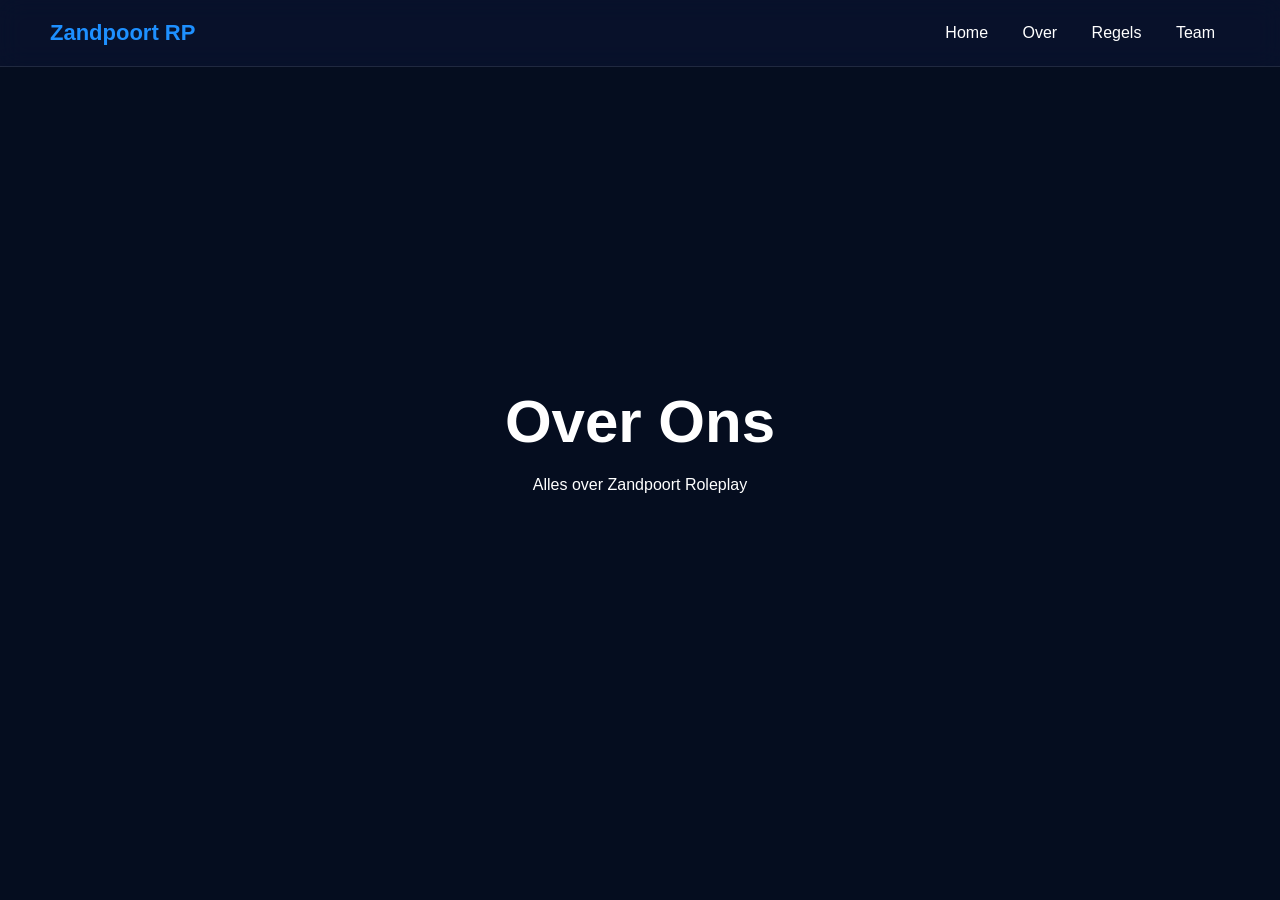
==== over-ons/index.html @ 52ff723b "Update index.html" ====
<!DOCTYPE html>
<html lang="nl">
<head>
  <meta charset="UTF-8">
  <title>Over Ons</title>
  <link rel="stylesheet" href="../css/style.css">
</head>

<body class="about-page">

<header class="navbar">
  <div class="logo">Zandpoort RP</div>

  <nav>
    <a href="../index.html">Home</a>
    <a href="index.html">Over</a>
    <a href="../regels/index.html">Regels</a>
    <a href="../team/index.html">Team</a>
  </nav>
</header>

<section class="hero">
  <div class="hero-content">
    <h1>Over Ons</h1>
    <p>Alles over Zandpoort Roleplay</p>
  </div>
</section>

</body>
</html>
---- css/style.css ----
/* RESET */
* {
  margin: 0;
  padding: 0;
  box-sizing: border-box;
}

/* ROOT */
:root {
  --primary: #1E90FF;
  --dark: #050D1F;
}

/* BODY */
body {
  font-family: 'Segoe UI', sans-serif;
  color: white;
  background: var(--dark);
  overflow-x: hidden;
}

/* =========================
   BACKGROUND SYSTEM
========================= */

/* IMAGE */
body::before {
  content: "";
  position: fixed;
  width: 100%;
  height: 100%;
  z-index: -2;

  background-size: cover;
  background-position: center;
  background-repeat: no-repeat;

  transition: 0.5s;
}

/* OVERLAY */
body::after {
  content: "";
  position: fixed;
  width: 100%;
  height: 100%;
  z-index: -1;

  background: linear-gradient(
    rgba(5,13,31,0.9),
    rgba(5,13,31,0.7)
  );
}

/* PAGINA BACKGROUNDS */
.home-page::before {
  background-image: url('../assets/images/home.jpg');
}

.about-page::before {
  background-image: url('../assets/images/over.jpg');
}

.rules-page::before {
  background-image: url('../assets/images/regels.jpg');
}

.team-page::before {
  background-image: url('../assets/images/team.jpg');
}

/* =========================
   NAVBAR
========================= */

.navbar {
  position: fixed;
  width: 100%;
  padding: 20px 50px;

  display: flex;
  justify-content: space-between;
  align-items: center;

  backdrop-filter: blur(12px);
  background: rgba(10,20,50,0.6);

  border-bottom: 1px solid rgba(255,255,255,0.1);
}

.logo {
  font-size: 22px;
  font-weight: bold;
  color: var(--primary);
}

nav a {
  margin: 0 15px;
  text-decoration: none;
  color: white;
  position: relative;
}

/* underline animatie */
nav a::after {
  content: "";
  position: absolute;
  width: 0%;
  height: 2px;
  background: var(--primary);
  left: 0;
  bottom: -5px;
  transition: 0.3s;
}

nav a:hover::after {
  width: 100%;
}

/* BUTTON */
.btn-primary {
  background: linear-gradient(45deg, #1E90FF, #00BFFF);
  padding: 10px 25px;
  border-radius: 10px;
  text-decoration: none;
  color: white;
  transition: 0.3s;
}

.btn-primary:hover {
  transform: scale(1.05);
  box-shadow: 0 0 15px #1E90FF;
}

/* HERO */
.hero {
  height: 100vh;
  display: flex;
  justify-content: center;
  align-items: center;
}

.hero-content {
  text-align: center;
  animation: fadeUp 1s ease;
}

.hero h1 {
  font-size: 60px;
}

.hero p {
  margin: 20px 0;
}

/* ANIMATIE */
@keyframes fadeUp {
  from {
    opacity: 0;
    transform: translateY(40px);
  }
  to {
    opacity: 1;
    transform: translateY(0);
  }
}
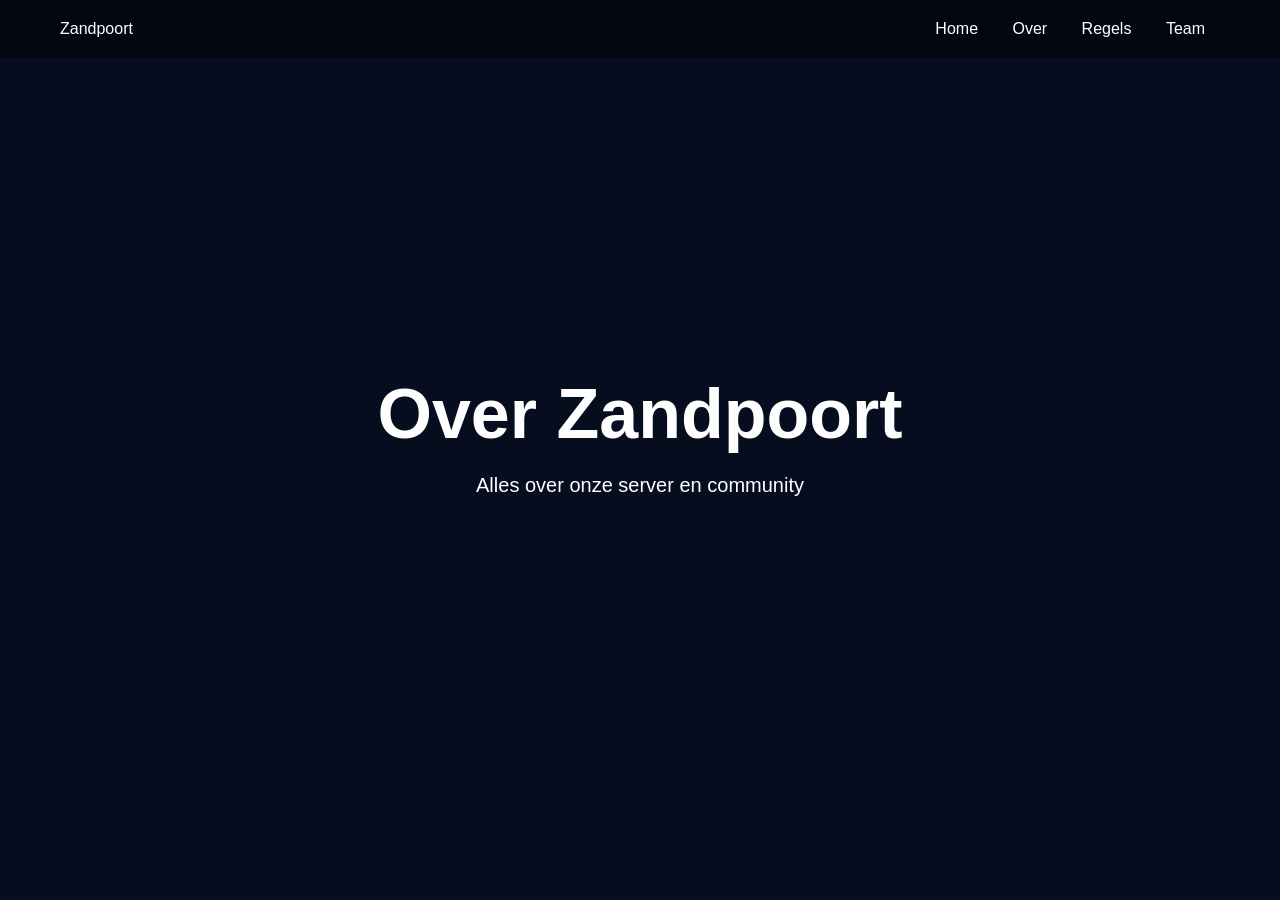
==== commit fc926871: "Update index.html" ====
--- a/over-ons/index.html
+++ b/over-ons/index.html
@@ -9,7 +9,7 @@
 <body class="about-page">
 
 <header class="navbar">
-  <div class="logo">Zandpoort RP</div>
+  <div class="logo">Zandpoort</div>
 
   <nav>
     <a href="../index.html">Home</a>
@@ -20,9 +20,9 @@
 </header>
 
 <section class="hero">
-  <div class="hero-content">
-    <h1>Over Ons</h1>
-    <p>Alles over Zandpoort Roleplay</p>
+  <div class="hero-inner">
+    <h1>Over Zandpoort</h1>
+    <p>Alles over onze server en community</p>
   </div>
 </section>
 
--- a/css/style.css
+++ b/css/style.css
@@ -5,51 +5,31 @@
   box-sizing: border-box;
 }
 
-/* ROOT */
-:root {
-  --primary: #1E90FF;
-  --dark: #050D1F;
+/* BASIS */
+body {
+  font-family: Arial, sans-serif;
+  color: white;
+  background: #050D1F;
 }
 
-/* BODY */
-body {
-  font-family: 'Segoe UI', sans-serif;
-  color: white;
-  background: var(--dark);
-  overflow-x: hidden;
-}
-
-/* =========================
-   BACKGROUND SYSTEM
-========================= */
-
-/* IMAGE */
+/* BACKGROUND SYSTEM */
 body::before {
   content: "";
   position: fixed;
   width: 100%;
   height: 100%;
   z-index: -2;
-
   background-size: cover;
   background-position: center;
-  background-repeat: no-repeat;
-
-  transition: 0.5s;
 }
 
-/* OVERLAY */
 body::after {
   content: "";
   position: fixed;
   width: 100%;
   height: 100%;
   z-index: -1;
-
-  background: linear-gradient(
-    rgba(5,13,31,0.9),
-    rgba(5,13,31,0.7)
-  );
+  background: linear-gradient(rgba(5,13,31,0.95), rgba(5,13,31,0.7));
 }
 
 /* PAGINA BACKGROUNDS */
@@ -58,109 +38,96 @@
 }
 
 .about-page::before {
-  background-image: url('../assets/images/over.jpg');
+  background-image: url('../assets/images/about.jpg');
 }
 
 .rules-page::before {
-  background-image: url('../assets/images/regels.jpg');
+  background-image: url('../assets/images/rules.jpg');
 }
 
 .team-page::before {
   background-image: url('../assets/images/team.jpg');
 }
 
-/* =========================
-   NAVBAR
-========================= */
-
+/* NAVBAR */
 .navbar {
   position: fixed;
   width: 100%;
-  padding: 20px 50px;
-
+  padding: 20px 60px;
   display: flex;
   justify-content: space-between;
-  align-items: center;
-
-  backdrop-filter: blur(12px);
-  background: rgba(10,20,50,0.6);
-
-  border-bottom: 1px solid rgba(255,255,255,0.1);
-}
-
-.logo {
-  font-size: 22px;
-  font-weight: bold;
-  color: var(--primary);
+  backdrop-filter: blur(10px);
+  background: rgba(0,0,0,0.5);
 }
 
 nav a {
   margin: 0 15px;
+  color: white;
   text-decoration: none;
-  color: white;
-  position: relative;
-}
-
-/* underline animatie */
-nav a::after {
-  content: "";
-  position: absolute;
-  width: 0%;
-  height: 2px;
-  background: var(--primary);
-  left: 0;
-  bottom: -5px;
-  transition: 0.3s;
-}
-
-nav a:hover::after {
-  width: 100%;
 }
 
 /* BUTTON */
-.btn-primary {
-  background: linear-gradient(45deg, #1E90FF, #00BFFF);
-  padding: 10px 25px;
-  border-radius: 10px;
+.btn {
+  background: #1E90FF;
+  padding: 10px 20px;
+  border-radius: 6px;
   text-decoration: none;
   color: white;
-  transition: 0.3s;
 }
 
-.btn-primary:hover {
-  transform: scale(1.05);
-  box-shadow: 0 0 15px #1E90FF;
+.btn-outline {
+  border: 1px solid white;
+  padding: 10px 20px;
+  text-decoration: none;
+  color: white;
 }
 
 /* HERO */
 .hero {
   height: 100vh;
   display: flex;
+  align-items: center;
   justify-content: center;
-  align-items: center;
 }
 
-.hero-content {
+.hero-inner {
   text-align: center;
-  animation: fadeUp 1s ease;
+  max-width: 700px;
 }
 
 .hero h1 {
-  font-size: 60px;
+  font-size: 70px;
+  margin-bottom: 20px;
 }
 
 .hero p {
-  margin: 20px 0;
+  font-size: 20px;
+  margin-bottom: 30px;
 }
 
-/* ANIMATIE */
-@keyframes fadeUp {
-  from {
-    opacity: 0;
-    transform: translateY(40px);
-  }
-  to {
-    opacity: 1;
-    transform: translateY(0);
-  }
+/* CONTENT BLOCK */
+.content-block {
+  padding: 120px 20px;
+  text-align: center;
 }
+
+.container {
+  max-width: 800px;
+  margin: auto;
+}
+
+/* GRID */
+.grid {
+  display: flex;
+  justify-content: center;
+  gap: 40px;
+  padding: 100px 20px;
+}
+
+.grid-item {
+  max-width: 250px;
+}
+
+.grid-item h3 {
+  margin-bottom: 10px;
+}
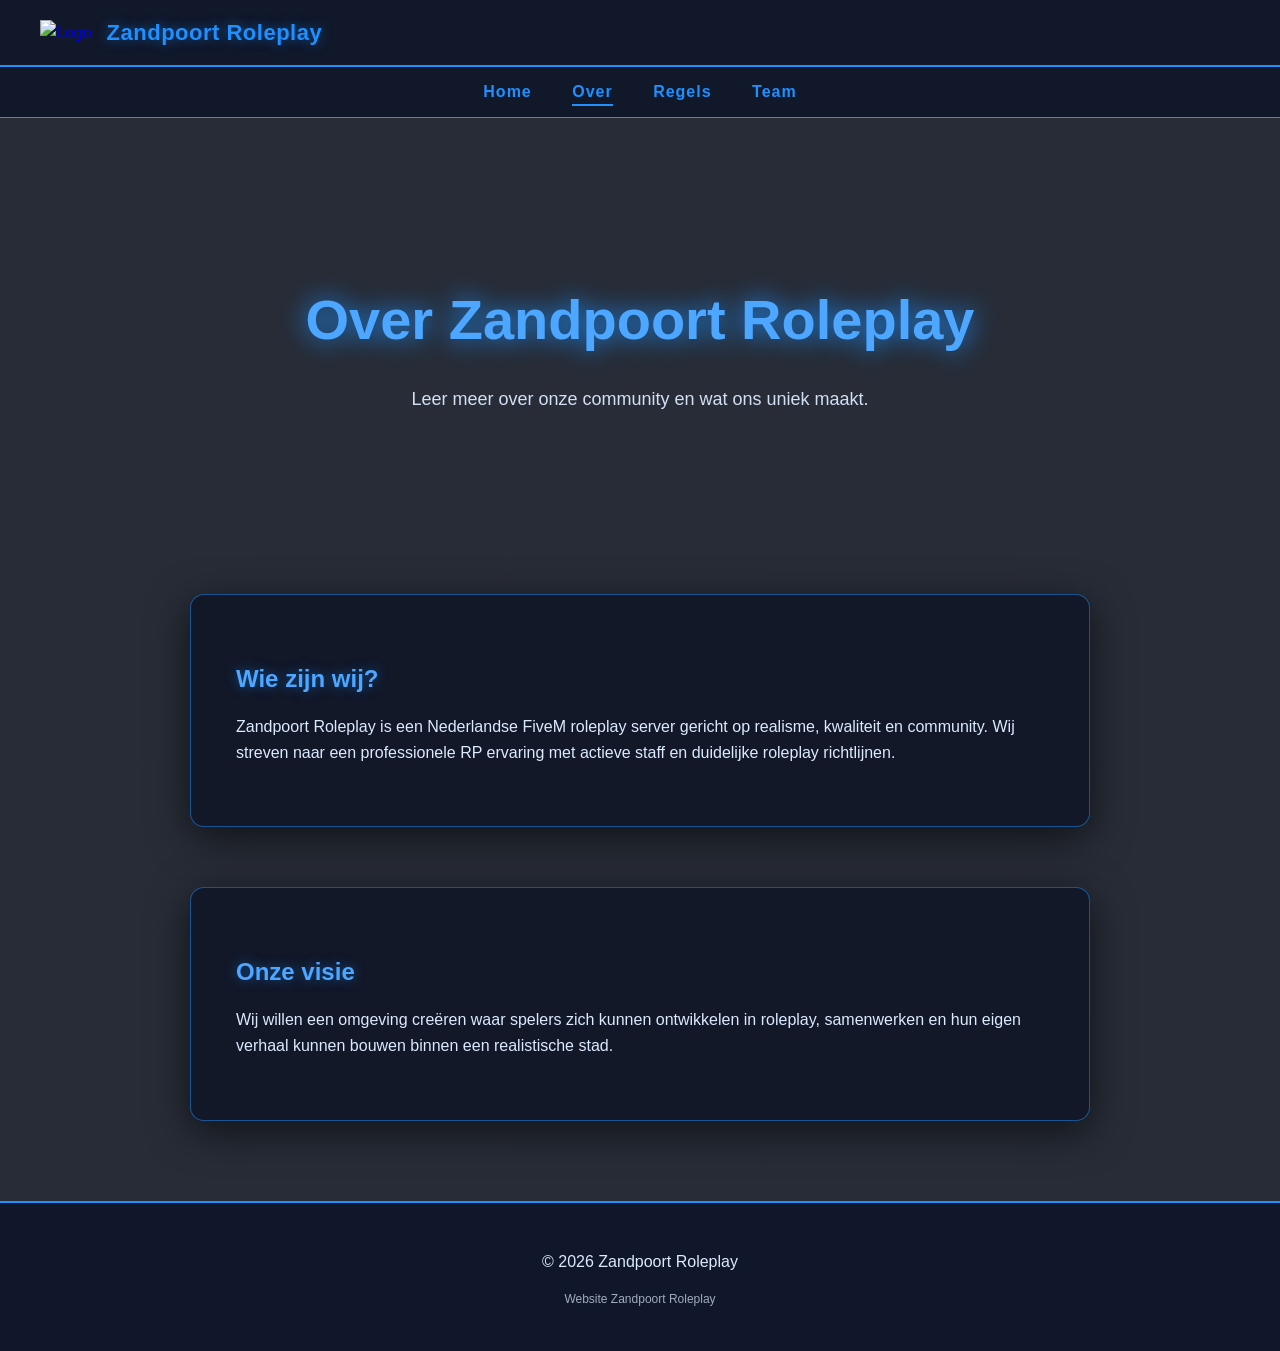
==== commit aa1ba8e9: "Update index.html" ====
--- a/over-ons/index.html
+++ b/over-ons/index.html
@@ -1,30 +1,55 @@
 <!DOCTYPE html>
 <html lang="nl">
 <head>
-  <meta charset="UTF-8">
-  <title>Over Ons</title>
-  <link rel="stylesheet" href="../css/style.css">
+<meta charset="UTF-8">
+<meta name="viewport" content="width=device-width, initial-scale=1">
+<title>Zandpoort Roleplay | Over Ons</title>
+
+<link rel="stylesheet" href="../style.css">
 </head>
 
-<body class="about-page">
+<body>
 
-<header class="navbar">
-  <div class="logo">Zandpoort</div>
-
-  <nav>
-    <a href="../index.html">Home</a>
-    <a href="index.html">Over</a>
-    <a href="../regels/index.html">Regels</a>
-    <a href="../team/index.html">Team</a>
-  </nav>
+<header>
+<div class="logo">
+<a href="../index.html">
+<img src="../assets/logo.png" alt="Logo">
+</a>
+<h2>Zandpoort Roleplay</h2>
+</div>
 </header>
 
-<section class="hero">
-  <div class="hero-inner">
-    <h1>Over Zandpoort</h1>
-    <p>Alles over onze server en community</p>
-  </div>
-</section>
+<nav>
+<a href="../index.html">Home</a>
+<a class="active" href="index.html">Over</a>
+<a href="../regels/index.html">Regels</a>
+<a href="../team/index.html">Team</a>
+</nav>
+
+<div class="hero">
+<h1>Over Zandpoort Roleplay</h1>
+<p>Leer meer over onze community en wat ons uniek maakt.</p>
+</div>
+
+<div class="card">
+<h2>Wie zijn wij?</h2>
+<p>
+Zandpoort Roleplay is een Nederlandse FiveM roleplay server gericht op realisme, kwaliteit en community.
+Wij streven naar een professionele RP ervaring met actieve staff en duidelijke roleplay richtlijnen.
+</p>
+</div>
+
+<div class="card">
+<h2>Onze visie</h2>
+<p>
+Wij willen een omgeving creëren waar spelers zich kunnen ontwikkelen in roleplay, samenwerken en hun eigen verhaal kunnen bouwen binnen een realistische stad.
+</p>
+</div>
+
+<footer>
+<p>© 2026 Zandpoort Roleplay</p>
+<p class="credit">Website Zandpoort Roleplay</p>
+</footer>
 
 </body>
 </html>
--- a/style.css
+++ b/style.css
@@ -0,0 +1,231 @@
+/* =========================
+   GLOBAL
+========================= */
+
+* {
+    box-sizing: border-box;
+}
+
+body {
+    margin: 0;
+    background:
+        linear-gradient(rgba(10,15,28,0.88), rgba(10,15,28,0.88)),
+        url("https://i.postimg.cc/0Nc6wjVz/Ontwerp-zonder-titel-(22).png")
+        no-repeat center center fixed;
+    background-size: cover;
+
+    color: #e6f0ff;
+    font-family: 'Segoe UI', Arial, sans-serif;
+
+    line-height: 1.6;
+}
+
+/* =========================
+   HEADER
+========================= */
+
+header {
+    display: flex;
+    align-items: center;
+    justify-content: space-between;
+
+    padding: 15px 40px;
+    background: rgba(15, 23, 42, 0.9);
+
+    border-bottom: 2px solid #1e90ff;
+    backdrop-filter: blur(10px);
+}
+
+header .logo {
+    display: flex;
+    align-items: center;
+}
+
+header .logo img {
+    height: 50px;
+    margin-right: 15px;
+}
+
+header .logo h2 {
+    color: #1e90ff;
+    font-size: 22px;
+    margin: 0;
+    letter-spacing: 0.5px;
+}
+
+/* =========================
+   NAVBAR
+========================= */
+
+nav {
+    background: rgba(15, 23, 42, 0.9);
+    border-bottom: 1px solid #1e90ff;
+    padding: 12px;
+    text-align: center;
+}
+
+nav a {
+    color: #1e90ff;
+    margin: 0 18px;
+    text-decoration: none;
+    font-weight: 600;
+    letter-spacing: 1px;
+
+    position: relative;
+    transition: 0.3s;
+}
+
+/* hover underline animation */
+nav a::after {
+    content: "";
+    position: absolute;
+    width: 0%;
+    height: 2px;
+    background: #1e90ff;
+    left: 0;
+    bottom: -5px;
+    transition: 0.3s;
+}
+
+nav a:hover::after {
+    width: 100%;
+}
+
+nav a:hover {
+    text-shadow: 0 0 10px #1e90ff;
+}
+
+nav a.active {
+    border-bottom: 2px solid #1e90ff;
+    padding-bottom: 4px;
+}
+
+/* =========================
+   HERO
+========================= */
+
+.hero {
+    padding: 120px 20px;
+    text-align: center;
+}
+
+.hero h1 {
+    font-size: 56px;
+    color: #4da6ff;
+    text-shadow: 0 0 25px #1e90ff;
+    margin-bottom: 20px;
+}
+
+.hero p {
+    max-width: 750px;
+    margin: auto;
+    font-size: 18px;
+    opacity: 0.95;
+}
+
+/* =========================
+   CARDS / SECTIONS
+========================= */
+
+.card, .plan {
+    max-width: 900px;
+    margin: 60px auto;
+    padding: 45px;
+
+    background: rgba(17, 24, 39, 0.95);
+
+    border: 1px solid rgba(30,144,255,0.5);
+    border-radius: 14px;
+
+    box-shadow: 0 10px 40px rgba(0,0,0,0.6);
+
+    transition: transform 0.3s ease, box-shadow 0.3s ease;
+}
+
+.card:hover, .plan:hover {
+    transform: translateY(-6px);
+    box-shadow: 0 0 50px rgba(30,144,255,0.35);
+}
+
+/* =========================
+   TEXT
+========================= */
+
+h1, h2, h3 {
+    color: #4da6ff;
+    text-shadow: 0 0 12px rgba(30,144,255,0.5);
+    margin-bottom: 15px;
+}
+
+p, li {
+    color: #dbeafe;
+    font-size: 16px;
+}
+
+/* lists cleaner */
+ul {
+    padding-left: 20px;
+}
+
+li {
+    margin-bottom: 8px;
+}
+
+/* =========================
+   BUTTONS
+========================= */
+
+button, .cta-btn {
+    display: inline-block;
+
+    background: transparent;
+    color: #1e90ff;
+
+    border: 2px solid #1e90ff;
+    padding: 14px 32px;
+
+    font-size: 14px;
+    font-weight: bold;
+
+    cursor: pointer;
+    text-decoration: none;
+    border-radius: 8px;
+
+    transition: all 0.25s ease;
+}
+
+/* hover effect */
+button:hover, .cta-btn:hover {
+    background: #1e90ff;
+    color: #0a0f1c;
+
+    box-shadow: 0 0 25px #1e90ff;
+    transform: scale(1.05);
+}
+
+/* =========================
+   FOOTER
+========================= */
+
+footer {
+    border-top: 2px solid #1e90ff;
+    padding: 30px;
+    text-align: center;
+    margin-top: 80px;
+
+    background: rgba(15, 23, 42, 0.95);
+}
+
+.credit {
+    font-size: 12px;
+    opacity: 0.7;
+    margin-top: 10px;
+}
+
+/* =========================
+   SCROLL SMOOTHNESS
+========================= */
+
+html {
+    scroll-behavior: smooth;
+}
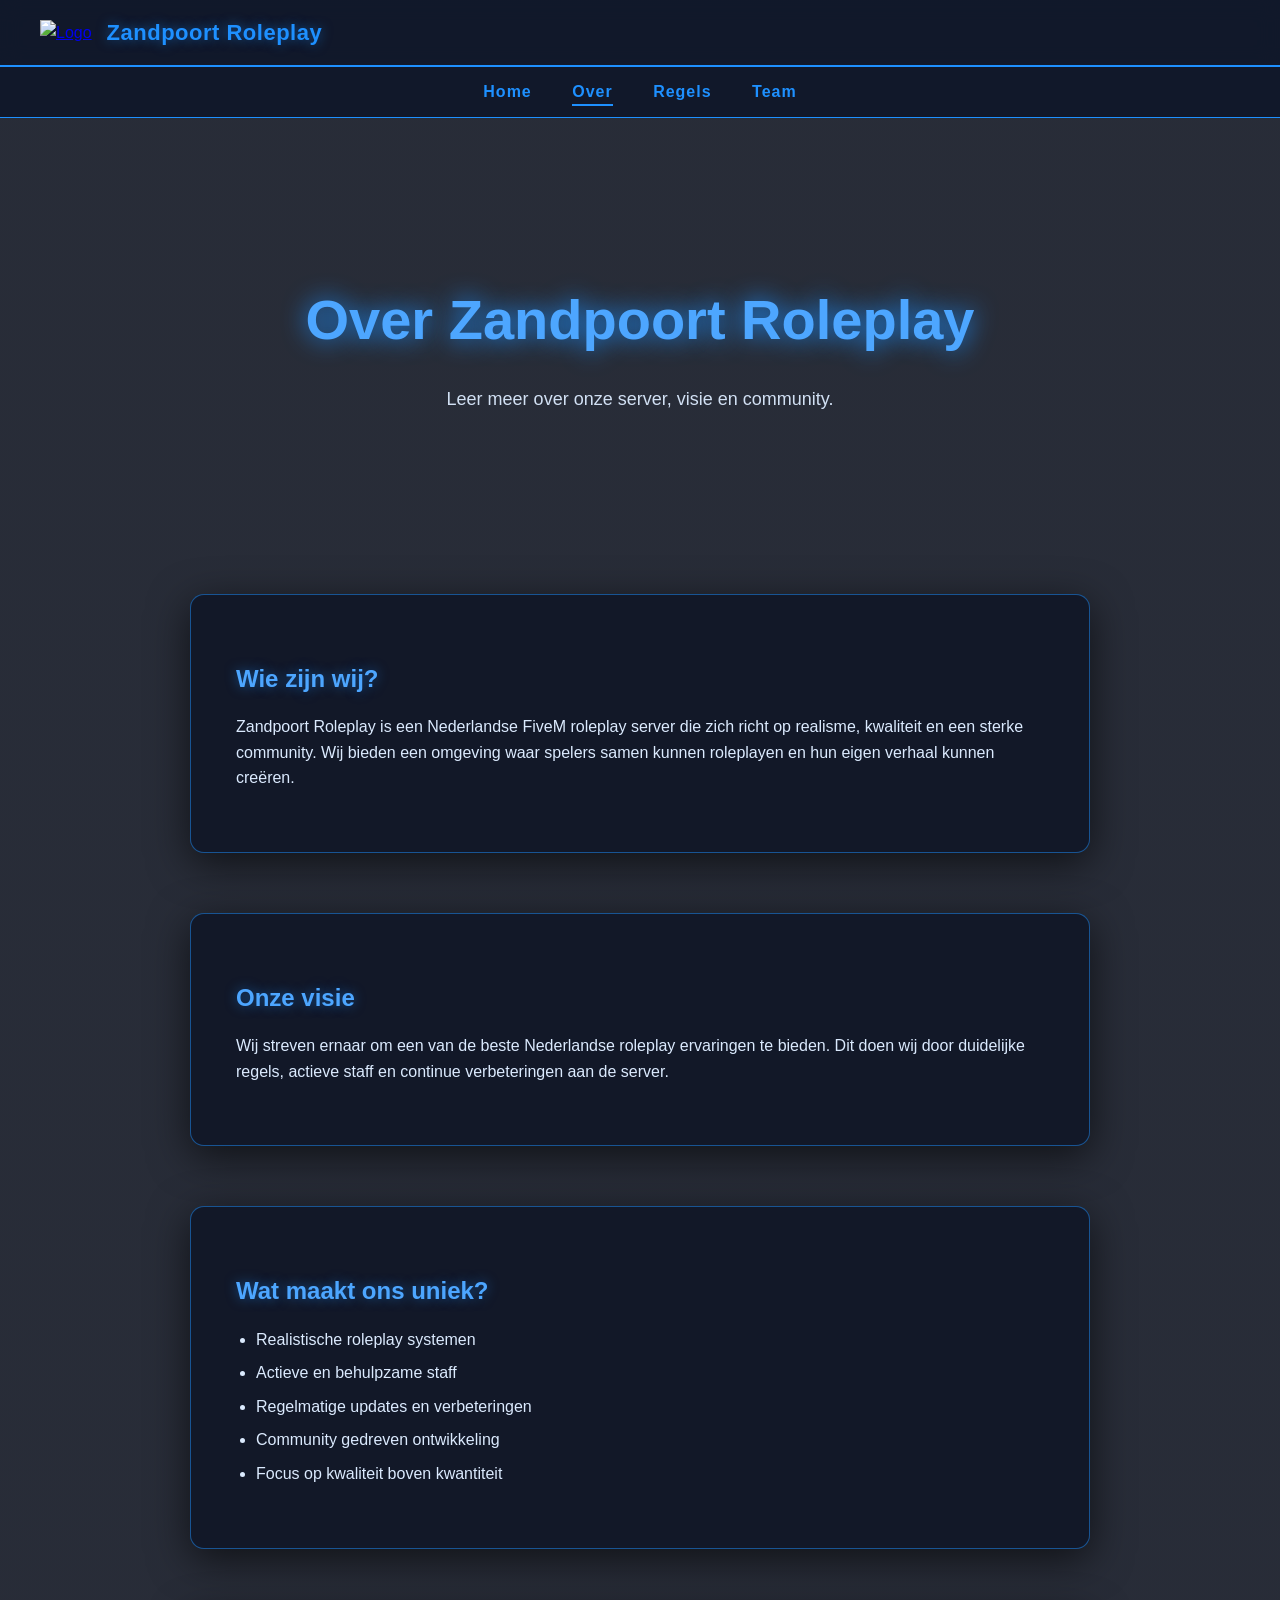
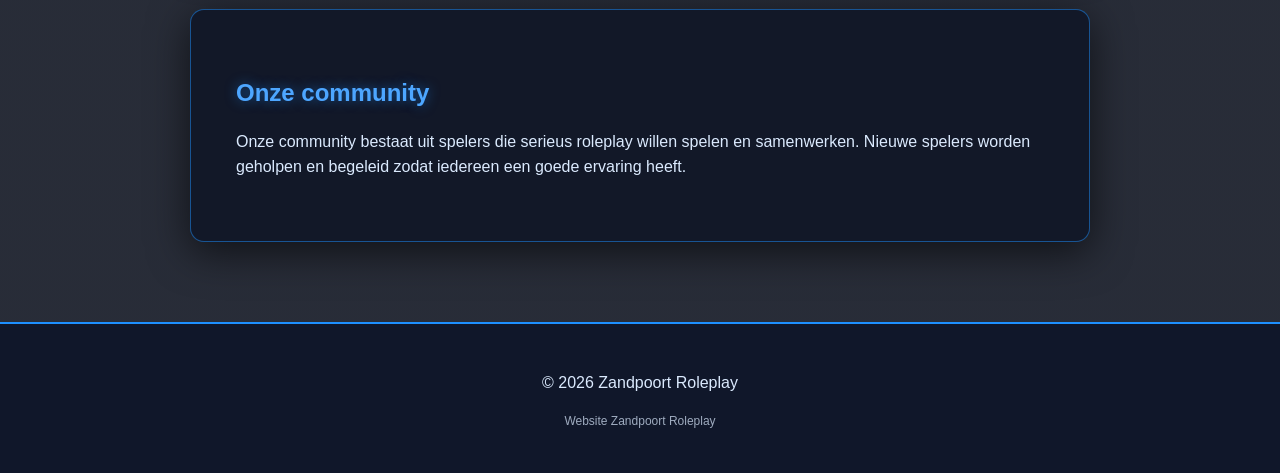
==== commit fd6ad7c1: "Update index.html" ====
--- a/over-ons/index.html
+++ b/over-ons/index.html
@@ -3,6 +3,7 @@
 <head>
 <meta charset="UTF-8">
 <meta name="viewport" content="width=device-width, initial-scale=1">
+
 <title>Zandpoort Roleplay | Over Ons</title>
 
 <link rel="stylesheet" href="../style.css">
@@ -28,21 +29,41 @@
 
 <div class="hero">
 <h1>Over Zandpoort Roleplay</h1>
-<p>Leer meer over onze community en wat ons uniek maakt.</p>
+<p>Leer meer over onze server, visie en community.</p>
 </div>
 
 <div class="card">
 <h2>Wie zijn wij?</h2>
 <p>
-Zandpoort Roleplay is een Nederlandse FiveM roleplay server gericht op realisme, kwaliteit en community.
-Wij streven naar een professionele RP ervaring met actieve staff en duidelijke roleplay richtlijnen.
+Zandpoort Roleplay is een Nederlandse FiveM roleplay server die zich richt op realisme, kwaliteit en een sterke community.
+Wij bieden een omgeving waar spelers samen kunnen roleplayen en hun eigen verhaal kunnen creëren.
 </p>
 </div>
 
 <div class="card">
 <h2>Onze visie</h2>
 <p>
-Wij willen een omgeving creëren waar spelers zich kunnen ontwikkelen in roleplay, samenwerken en hun eigen verhaal kunnen bouwen binnen een realistische stad.
+Wij streven ernaar om een van de beste Nederlandse roleplay ervaringen te bieden.
+Dit doen wij door duidelijke regels, actieve staff en continue verbeteringen aan de server.
+</p>
+</div>
+
+<div class="card">
+<h2>Wat maakt ons uniek?</h2>
+<ul>
+<li>Realistische roleplay systemen</li>
+<li>Actieve en behulpzame staff</li>
+<li>Regelmatige updates en verbeteringen</li>
+<li>Community gedreven ontwikkeling</li>
+<li>Focus op kwaliteit boven kwantiteit</li>
+</ul>
+</div>
+
+<div class="card">
+<h2>Onze community</h2>
+<p>
+Onze community bestaat uit spelers die serieus roleplay willen spelen en samenwerken.
+Nieuwe spelers worden geholpen en begeleid zodat iedereen een goede ervaring heeft.
 </p>
 </div>
 
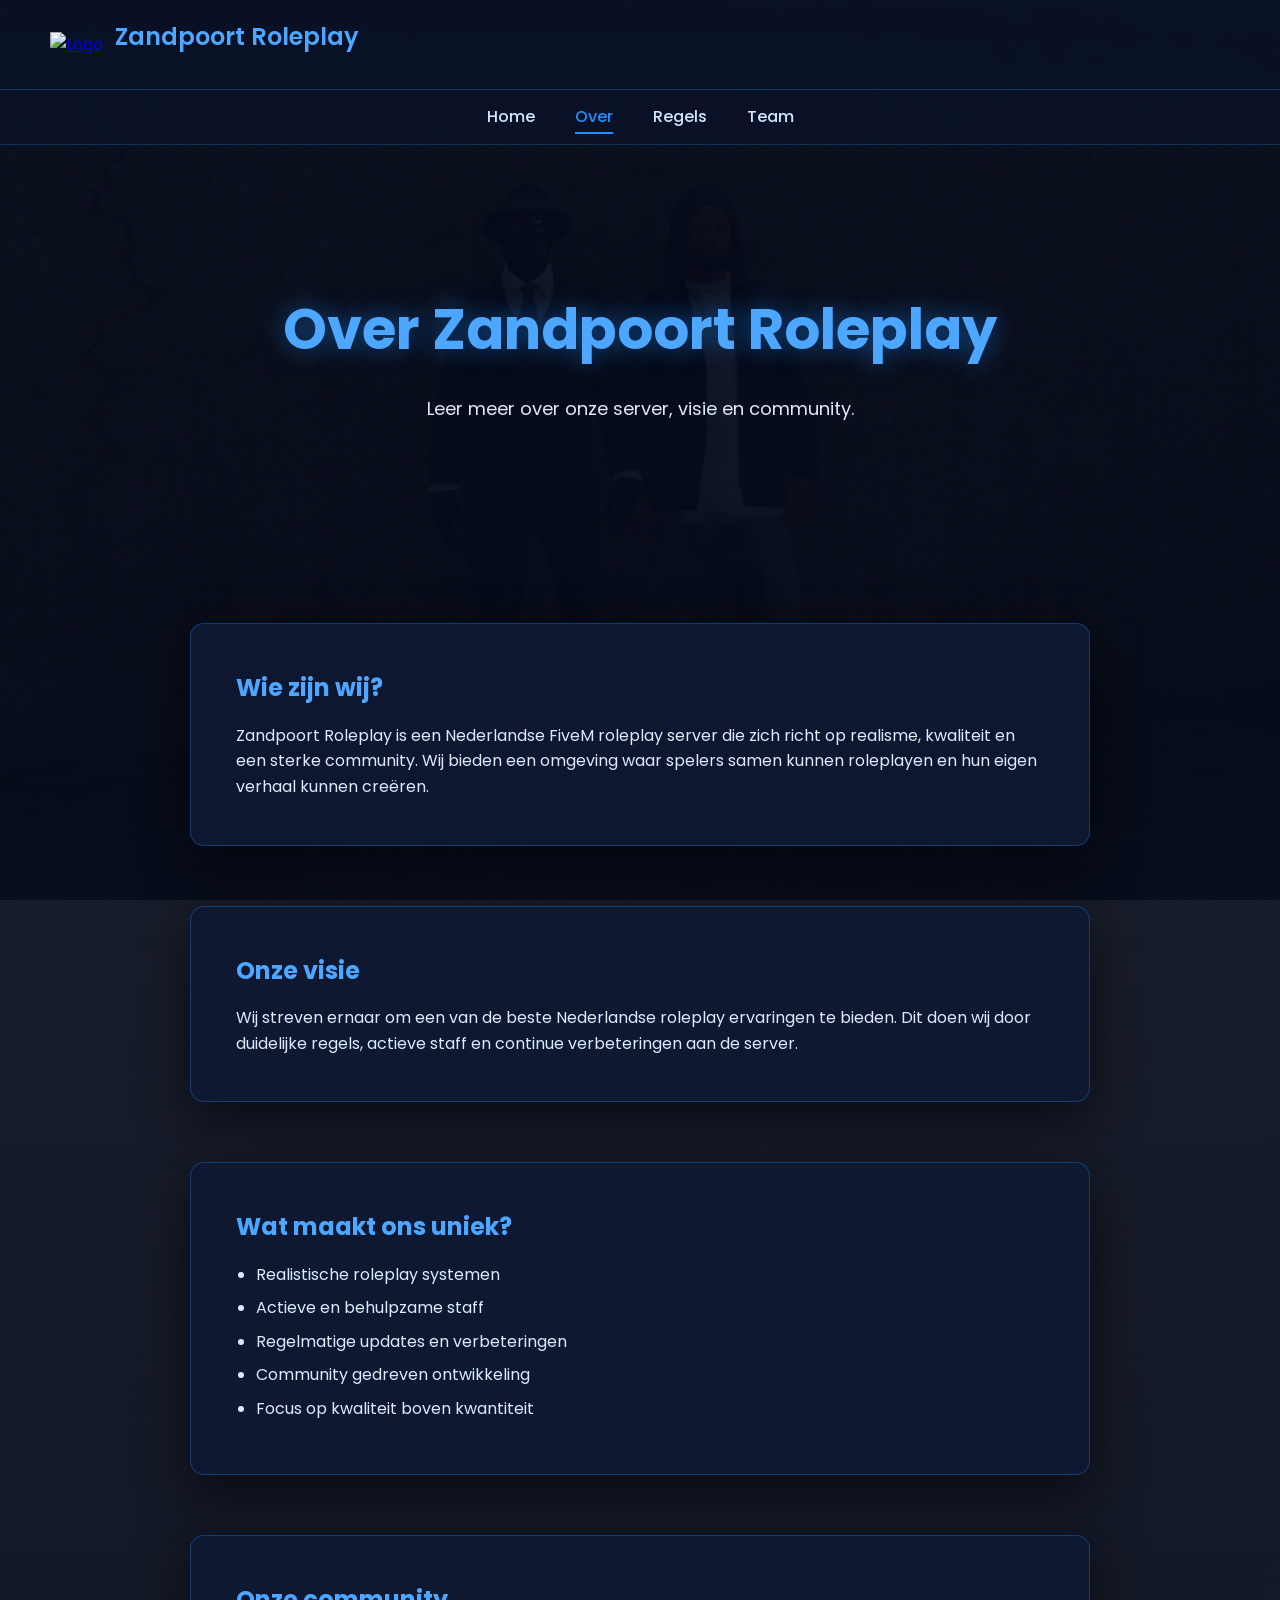
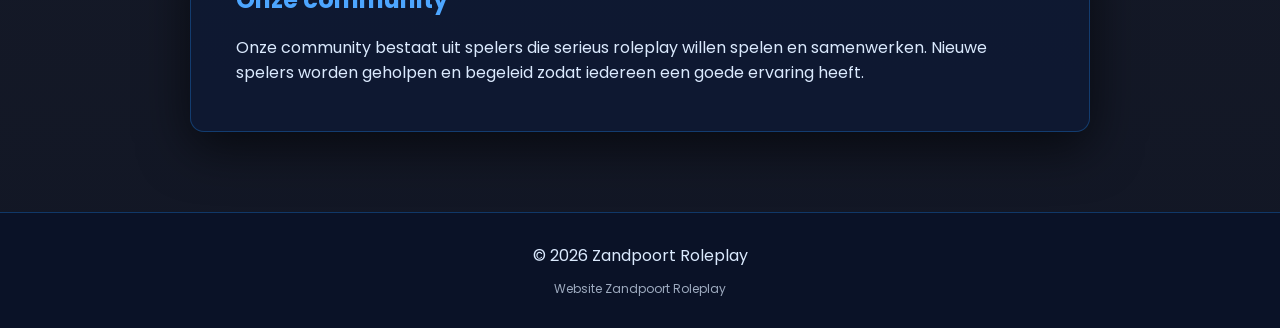
==== commit 05c3ee01: "Update index.html" ====
--- a/over-ons/index.html
+++ b/over-ons/index.html
@@ -6,7 +6,7 @@
 
 <title>Zandpoort Roleplay | Over Ons</title>
 
-<link rel="stylesheet" href="../style.css">
+<link rel="stylesheet" href="../css/style.css">
 </head>
 
 <body>
--- a/css/style.css
+++ b/css/style.css
@@ -0,0 +1,193 @@
+@import url('https://fonts.googleapis.com/css2?family=Poppins:wght@300;400;500;600;700&display=swap');
+
+/* GLOBAL */
+* {
+    box-sizing: border-box;
+    margin: 0;
+    padding: 0;
+}
+
+body {
+    font-family: 'Poppins', sans-serif;
+    color: #e6f0ff;
+
+    /* BACKGROUND (correct voor subfolders) */
+    background:
+        linear-gradient(rgba(5,10,25,0.9), rgba(5,10,25,0.95)),
+        url("../background.png") no-repeat center center fixed;
+
+    background-size: cover;
+    line-height: 1.6;
+}
+
+/* HEADER */
+header {
+    display: flex;
+    justify-content: space-between;
+    align-items: center;
+
+    padding: 18px 50px;
+
+    background: rgba(10, 18, 40, 0.85);
+    backdrop-filter: blur(10px);
+
+    border-bottom: 1px solid rgba(30,144,255,0.3);
+}
+
+header .logo {
+    display: flex;
+    align-items: center;
+}
+
+header .logo img {
+    height: 48px;
+    margin-right: 12px;
+}
+
+header .logo h2 {
+    color: #4da6ff;
+    font-weight: 600;
+}
+
+/* NAVBAR */
+nav {
+    background: rgba(10, 18, 40, 0.85);
+    text-align: center;
+    padding: 14px;
+
+    border-bottom: 1px solid rgba(30,144,255,0.25);
+}
+
+nav a {
+    color: #cfe6ff;
+    margin: 0 18px;
+    text-decoration: none;
+    font-weight: 500;
+    position: relative;
+    transition: 0.3s;
+}
+
+nav a::after {
+    content: "";
+    position: absolute;
+    left: 0;
+    bottom: -5px;
+    width: 0%;
+    height: 2px;
+    background: #1e90ff;
+    transition: 0.3s;
+}
+
+nav a:hover::after {
+    width: 100%;
+}
+
+nav a:hover {
+    color: #1e90ff;
+}
+
+nav a.active {
+    color: #1e90ff;
+    border-bottom: 2px solid #1e90ff;
+    padding-bottom: 4px;
+}
+
+/* HERO */
+.hero {
+    padding: 140px 20px;
+    text-align: center;
+}
+
+.hero h1 {
+    font-size: 56px;
+    color: #4da6ff;
+    text-shadow: 0 0 25px rgba(30,144,255,0.5);
+    margin-bottom: 20px;
+}
+
+.hero p {
+    max-width: 750px;
+    margin: auto;
+    font-size: 18px;
+    color: #dbeafe;
+}
+
+/* CARDS */
+.card {
+    max-width: 900px;
+    margin: 60px auto;
+    padding: 45px;
+
+    background: rgba(15, 25, 50, 0.92);
+    border-radius: 14px;
+
+    border: 1px solid rgba(30,144,255,0.3);
+
+    box-shadow: 0 15px 50px rgba(0,0,0,0.6);
+
+    transition: 0.3s;
+}
+
+.card:hover {
+    transform: translateY(-6px);
+    box-shadow: 0 0 45px rgba(30,144,255,0.25);
+}
+
+/* TEXT */
+h1, h2, h3 {
+    color: #4da6ff;
+    margin-bottom: 15px;
+}
+
+p, li {
+    color: #dbeafe;
+}
+
+ul {
+    padding-left: 20px;
+}
+
+li {
+    margin-bottom: 8px;
+}
+
+/* BUTTONS */
+button, .cta-btn {
+    display: inline-block;
+
+    background: linear-gradient(135deg, #1e90ff, #3aa0ff);
+    color: #0a0f1c;
+
+    padding: 14px 32px;
+    border-radius: 8px;
+
+    font-weight: 600;
+    text-decoration: none;
+
+    border: none;
+    cursor: pointer;
+
+    transition: 0.3s;
+}
+
+button:hover, .cta-btn:hover {
+    transform: scale(1.05);
+    box-shadow: 0 0 25px rgba(30,144,255,0.6);
+}
+
+/* FOOTER */
+footer {
+    text-align: center;
+    padding: 30px;
+
+    margin-top: 80px;
+
+    background: rgba(10, 18, 40, 0.95);
+    border-top: 1px solid rgba(30,144,255,0.3);
+}
+
+.credit {
+    font-size: 12px;
+    opacity: 0.7;
+    margin-top: 10px;
+}
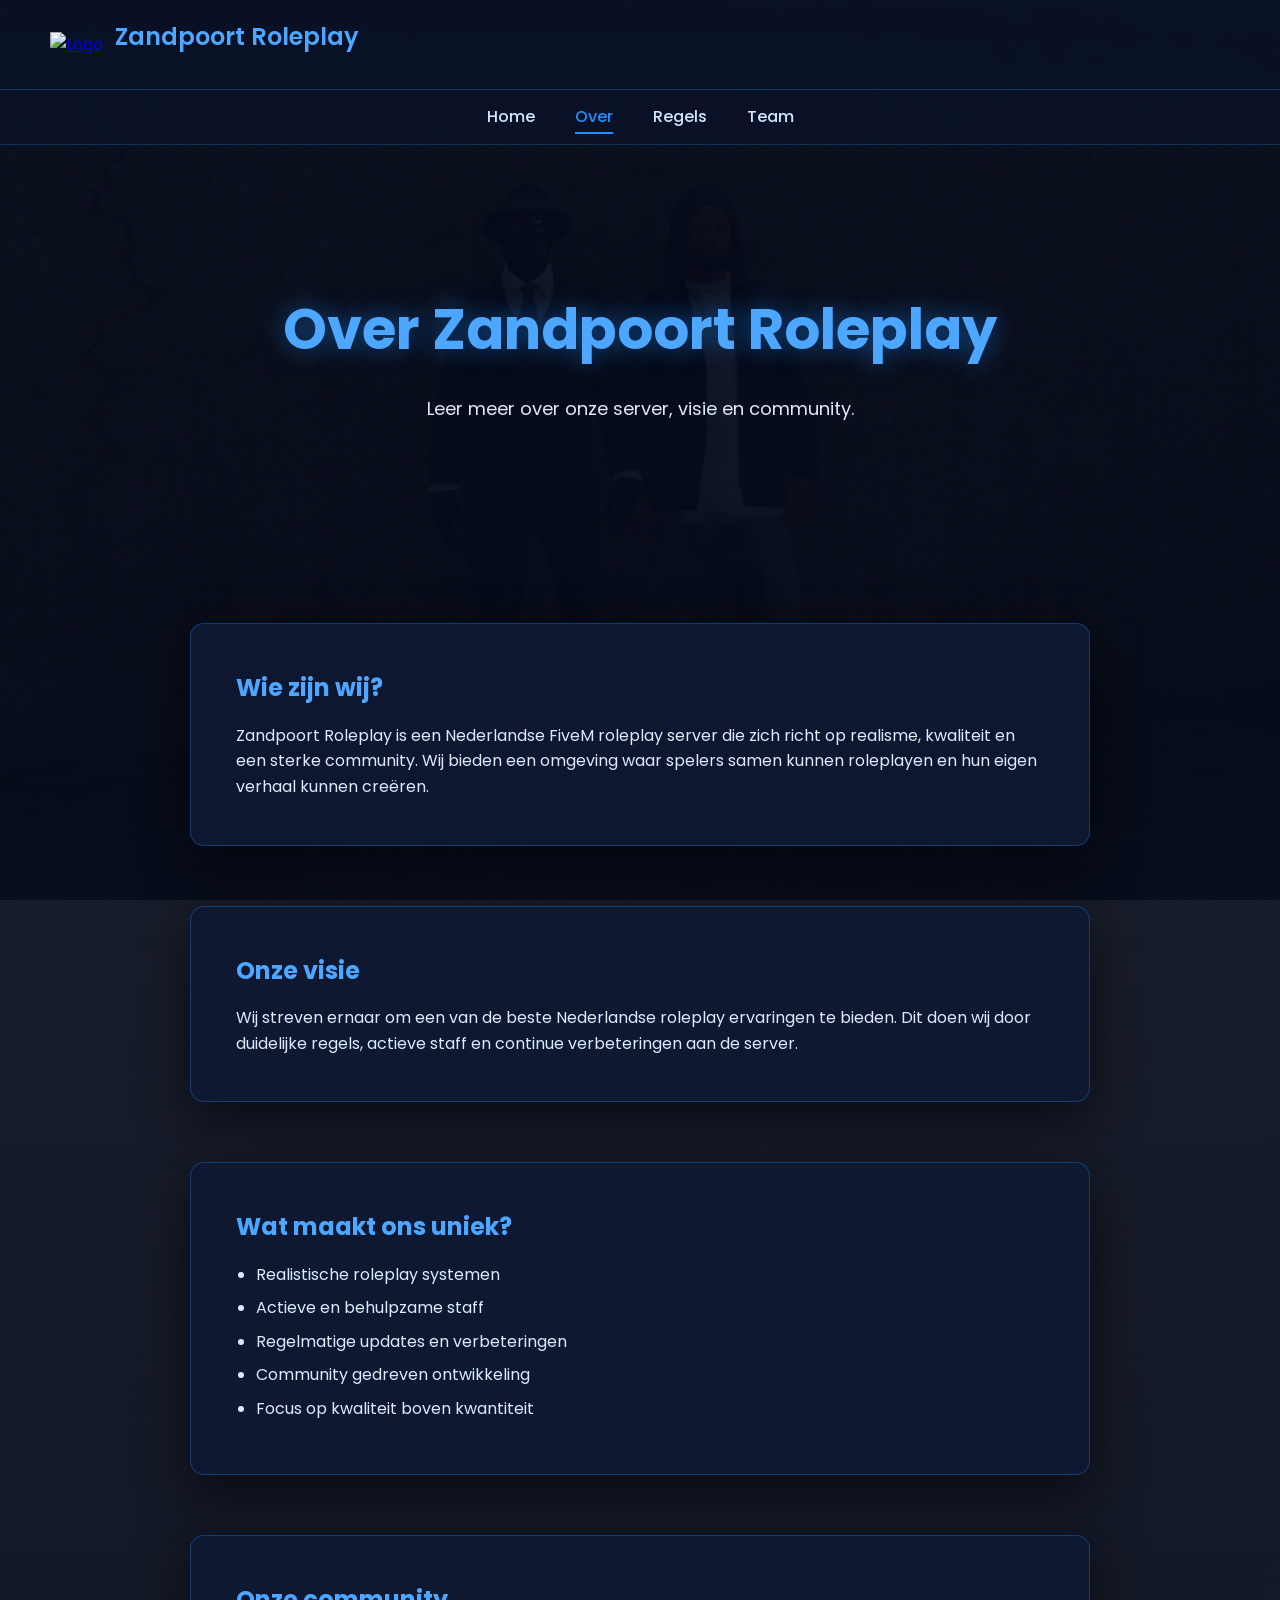
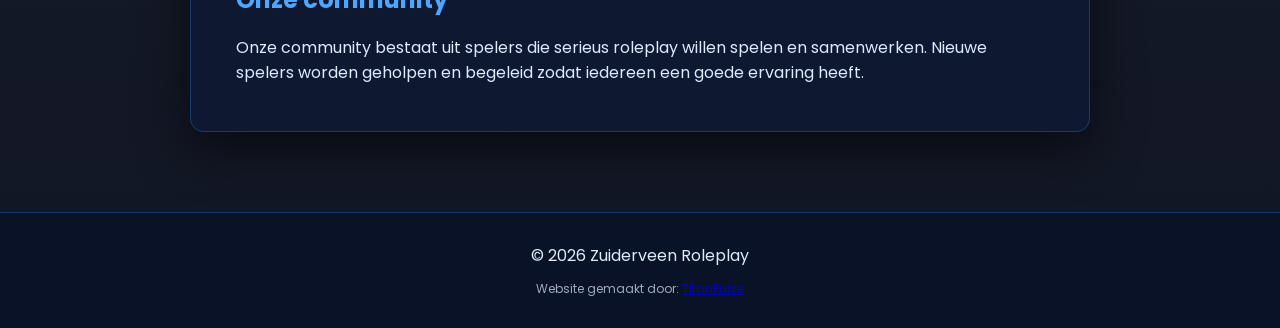
==== commit 083669d7: "Update index.html" ====
--- a/over-ons/index.html
+++ b/over-ons/index.html
@@ -21,10 +21,10 @@
 </header>
 
 <nav>
-<a href="../index.html">Home</a>
-<a class="active" href="index.html">Over</a>
-<a href="../regels/index.html">Regels</a>
-<a href="../team/index.html">Team</a>
+<a href="../">Home</a>
+<a class="active" href="">Over</a>
+<a href="../regels/">Regels</a>
+<a href="../team/">Team</a>
 </nav>
 
 <div class="hero">
@@ -68,8 +68,14 @@
 </div>
 
 <footer>
-<p>© 2026 Zandpoort Roleplay</p>
-<p class="credit">Website Zandpoort Roleplay</p>
+
+<p>© 2026 Zuiderveen Roleplay</p>
+
+<p class="credit">
+Website gemaakt door: 
+<a href="https://www.titanpulse.nl/" target="_blank" rel="noopener">TitanPulse</a>
+</p>
+
 </footer>
 
 </body>
